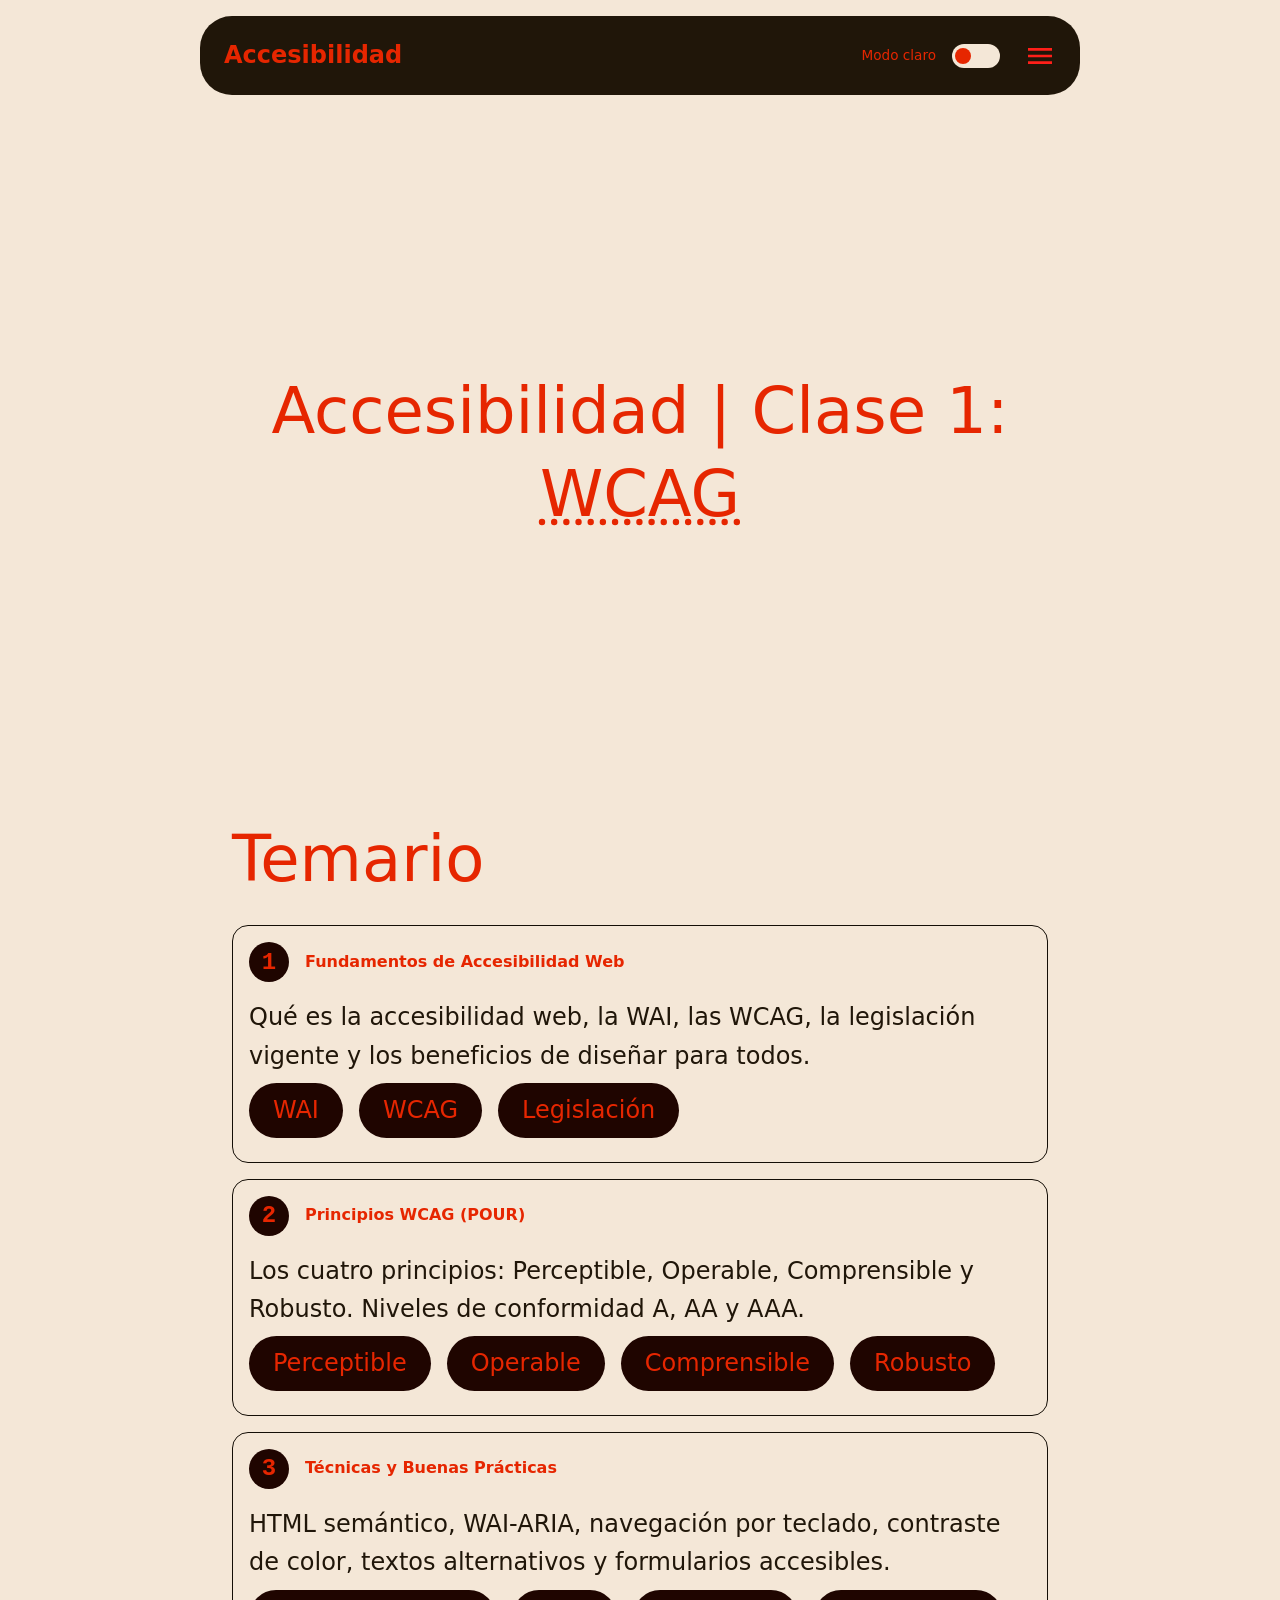
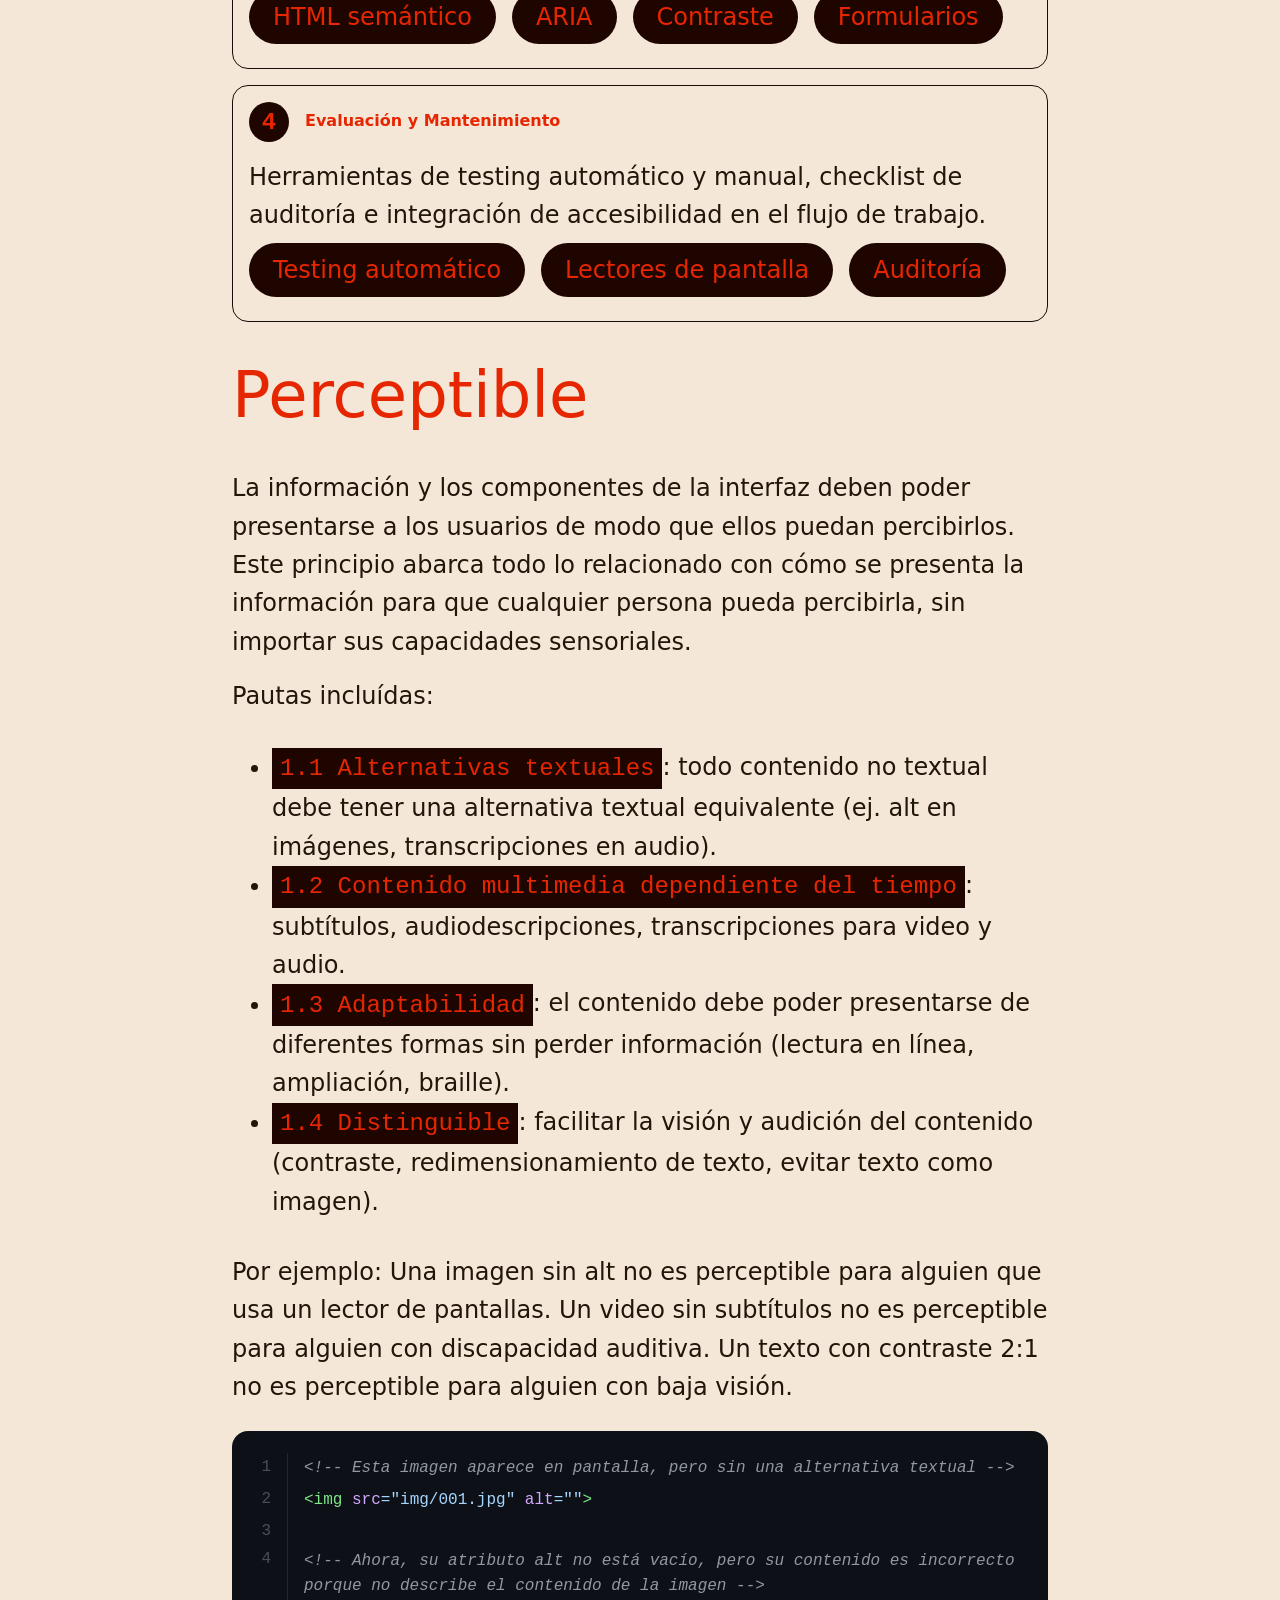
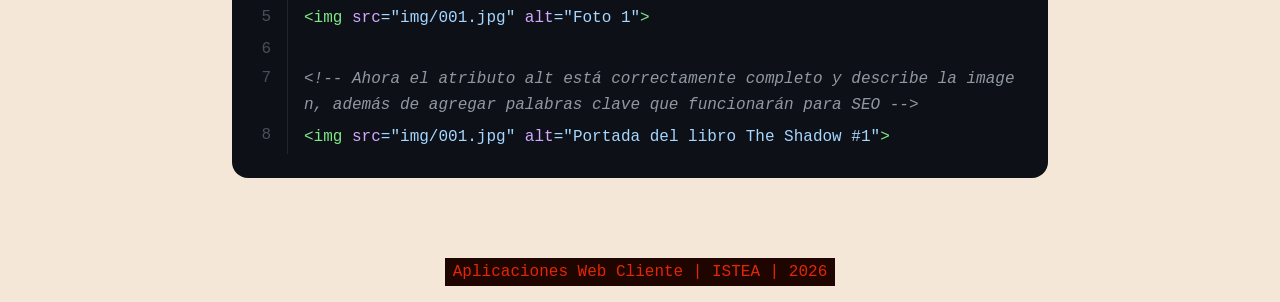
==== clase1.html @ 519195d2 "Accesibilidad v.1.0" ====
<!DOCTYPE html>
<html lang="es">
<head>
  <script>
  try {
    const saved = localStorage.getItem('theme');
    const preferred = window.matchMedia('(prefers-color-scheme: dark)').matches ? 'dark' : 'light';
    document.documentElement.setAttribute('data-theme', saved ?? preferred);
  } catch {}
  </script>
  <meta charset="UTF-8">
	<meta name="viewport" content="width=device-width, initial-scale=1.0">
  <meta name="color-scheme" content="light dark">
	<title>Accesibilidad | Clase 1</title>
  <meta name="description" content="Clase 1 de principios de Accesibilidad y la WAI.">
  <link rel="icon" href="favicon.ico">
  <link rel="apple-touch-icon" sizes="180x180" href="apple-touch-icon.png">
  <link rel="icon" type="image/png" sizes="32x32" href="favicon-32x32.png">
  <link rel="icon" type="image/png" sizes="16x16" href="favicon-16x16.png">
	<link rel="stylesheet" href="css/estilos.css">
  <script src="js/menu.js" defer></script>
</head>
<body>
  <header>
    <h1><a href="index.html">Accesibilidad</a></h1>
    <div class="contenedor-menu">
      <nav class="toggle-wrap">
        <div class="toggle-label" id="mode-label">Modo oscuro</div>
        <button class="toggle-btn" id="theme-toggle" aria-label="Cambiar tema"><span class="sr-only">Cambiar tema</span></button>
      </nav>
      <button class="menu-boton" aria-label="Ingresar al menu principal" aria-controls="primary-navigation" aria-expanded="false"><span class="sr-only">Menu principal</span></button>
    </div>
    <nav id="primary-navigation" data-visible="false" class="primary-navigation">
      <ul id="nav-links"></ul>
    </nav>
  </header>
  <main class="contenido">
    <section>
      <h1>Accesibilidad | Clase 1: <acronym lang="en" title="Web Content Accessibility Guidelines">WCAG</acronym></h1>
    </section>
    <section>
      <h1>Temario</h1>
      <div class="contenedor-cards">
         <article class="card" aria-labelledby="mod1-title">
            <div class="card__header">
              <span class="card__number" aria-hidden="true">1</span>
              <h3 id="mod1-title" class="card__title">Fundamentos de Accesibilidad Web</h3>
            </div>
            <div class="card__body">
              <p>Qué es la accesibilidad web, la WAI, las WCAG, la legislación vigente y los beneficios de diseñar para todos.</p>
            </div>
            <ul class="card__topics" aria-label="Temas del módulo">
              <li class="card__topic">WAI</li>
              <li class="card__topic">WCAG</li>
              <li class="card__topic">Legislación</li>
            </ul>
          </article>

          <article class="card" aria-labelledby="mod2-title">
            <div class="card__header">
              <span class="card__number" aria-hidden="true">2</span>
              <h3 id="mod2-title" class="card__title">Principios WCAG (POUR)</h3>
            </div>
            <div class="card__body">
              <p>Los cuatro principios: Perceptible, Operable, Comprensible y Robusto. Niveles de conformidad A, AA y AAA.</p>
            </div>
            <ul class="card__topics" aria-label="Temas del módulo">
              <li class="card__topic">Perceptible</li>
              <li class="card__topic">Operable</li>
              <li class="card__topic">Comprensible</li>
              <li class="card__topic">Robusto</li>
            </ul>
          </article>

          <article class="card" aria-labelledby="mod3-title">
            <div class="card__header">
              <span class="card__number" aria-hidden="true">3</span>
              <h3 id="mod3-title" class="card__title">Técnicas y Buenas Prácticas</h3>
            </div>
            <div class="card__body">
              <p>HTML semántico, WAI-ARIA, navegación por teclado, contraste de color, textos alternativos y formularios accesibles.</p>
            </div>
            <ul class="card__topics" aria-label="Temas del módulo">
              <li class="card__topic">HTML semántico</li>
              <li class="card__topic">ARIA</li>
              <li class="card__topic">Contraste</li>
              <li class="card__topic">Formularios</li>
            </ul>
          </article>

          <article class="card" aria-labelledby="mod4-title">
            <div class="card__header">
              <span class="card__number" aria-hidden="true">4</span>
              <h3 id="mod4-title" class="card__title">Evaluación y Mantenimiento</h3>
            </div>
            <div class="card__body">
              <p>Herramientas de testing automático y manual, checklist de auditoría e integración de accesibilidad en el flujo de trabajo.</p>
            </div>
            <ul class="card__topics" aria-label="Temas del módulo">
              <li class="card__topic">Testing automático</li>
              <li class="card__topic">Lectores de pantalla</li>
              <li class="card__topic">Auditoría</li>
            </ul>
          </article>
      </div>
    </section>
    <section>
      <h1>Perceptible</h1>
      <p>La información y los componentes de la interfaz deben poder presentarse a los usuarios de modo que ellos puedan percibirlos. Este principio abarca todo lo relacionado con cómo se presenta la información para que cualquier persona pueda percibirla, sin importar sus capacidades sensoriales.</p>
      <p>Pautas incluídas:</p>
      <ul>
        <li><span>1.1 Alternativas textuales</span>: todo contenido no textual debe tener una alternativa textual equivalente (ej. alt en imágenes, transcripciones en audio).</li>
        <li><span>1.2 Contenido multimedia dependiente del tiempo</span>: subtítulos, audiodescripciones, transcripciones para video y audio.</li>
        <li><span>1.3 Adaptabilidad</span>: el contenido debe poder presentarse de diferentes formas sin perder información (lectura en línea, ampliación, braille).</li>
        <li><span>1.4 Distinguible</span>: facilitar la visión y audición del contenido (contraste, redimensionamiento de texto, evitar texto como imagen).</li>
      </ul>
      <p>Por ejemplo: Una imagen sin alt no es perceptible para alguien que usa un lector de pantallas. Un video sin subtítulos no es perceptible para alguien con discapacidad auditiva. Un texto con contraste 2:1 no es perceptible para alguien con baja visión.</p>
      
      <pre class="code-block"><code class="code-content"><div class="line"><span class="line-num">1</span><span class="line-content"><span class="token-comment">&lt;!-- Esta imagen aparece en pantalla, pero sin una alternativa textual --&gt;</span></span></div><div class="line"><span class="line-num">2</span><span class="line-content"><span class="token-tag">&lt;img</span> <span class="token-attr">src</span><span class="token-string">="img/001.jpg"</span> <span class="token-attr">alt</span><span class="token-string">=""</span><span class="token-tag">&gt;</span></span></div><div class="line"><span class="line-num">3</span><span class="line-content">      </span></div><div class="line"><span class="line-num">4</span><span class="line-content"><span class="token-comment">&lt;!-- Ahora, su atributo alt no está vacío, pero su contenido es incorrecto porque no describe el contenido de la imagen --&gt;</span></span></div><div class="line"><span class="line-num">5</span><span class="line-content"><span class="token-tag">&lt;img</span> <span class="token-attr">src</span><span class="token-string">="img/001.jpg"</span> <span class="token-attr">alt</span><span class="token-string">="Foto 1"</span><span class="token-tag">&gt;</span></span></div><div class="line"><span class="line-num">6</span><span class="line-content">      </span></div><div class="line"><span class="line-num">7</span><span class="line-content"><span class="token-comment">&lt;!-- Ahora el atributo alt está correctamente completo y describe la imagen, además de agregar palabras clave que funcionarán para SEO --&gt;</span></span></div><div class="line"><span class="line-num">8</span><span class="line-content"><span class="token-tag">&lt;img</span> <span class="token-attr">src</span><span class="token-string">="img/001.jpg"</span> <span class="token-attr">alt</span><span class="token-string">="Portada del libro The Shadow #1"</span><span class="token-tag">&gt;</span></span></div></code></pre>

    </section>
    
  </main>
  <footer>
    <div class="contenedor-footer">
      <span>Aplicaciones Web Cliente | ISTEA | 2026</span>
    </div>
  </footer>
</body>
</html>
---- css/estilos.css ----
/* Estilos generales para todos los elementos */
*,
::after,
::before {
  box-sizing: border-box;
  font-family: system-ui, -apple-system, BlinkMacSystemFont, 'Segoe UI', Roboto, Oxygen, Ubuntu, Cantarell, 'Open Sans', 'Helvetica Neue', sans-serif;
  transition: background-color 0.3s, color 0.3s, border-color 0.3s;
}

:root {
  --bg-color-200:hsl(34, 55%, 90%);
  --bg-color-200-75: hsl(34, 25%, 11%, 90%);
  --bg-color-400:hsl(34, 55%, 8%);
  --bg-color-500:hsl(34, 55%, 5%);
  --text-color:hsl(34, 55%, 8%);
  --accent-color-200:hsl(10, 100%, 6%);
  --accent-color-400:hsl(10, 100%, 45%);
  --accent-color-500:hsl(10, 100%, 55%);

  --color-success: hsl(140, 50%, 45%);
  --color-success-bg: hsl(140, 30%, 10%);
  --color-success-a: hsl(283, 50%, 45%);
  --color-success-a-bg: hsl(283, 30%, 10%);
  --color-success-aa: hsl(194, 82%, 49%);
  --color-success-aa-bg: hsl(194, 30%, 10%);
  --color-success-aaa: hsl(140, 50%, 45%);
  --color-success-aaa-bg: hsl(140, 30%, 10%);
  --color-warning: hsl(35, 90%, 55%);
  --color-warning-bg: hsl(35, 40%, 10%);
  --color-error: hsl(0, 65%, 55%);
  --color-error-bg: hsl(0, 40%, 10%);

  /* Tamaños */
  --box-width: min(55rem, 100%);
  --texto-base: clamp(1rem, 2vw, 1.5rem);

  /* Iconos */
  --menu: url('../img/menu-lg.svg');

  /* Code */
  --cf-bg: #0d1117;
  --cf-text: #c9d1d9;
  --cf-line-num: #484f58;
  --cf-gutter-border: #21262d;
  --cf-line-hover: rgba(255,255,255,0.03);
  --cf-tag: #7ee787;
  --cf-attr: #d2a8ff;
  --cf-str: #a5d6ff;
  --cf-key: #ff7b72;
  --cf-cmt: #9198a1;
  --cf-num: #79c0ff;
  --cf-fn: #d2a8ff;
  --cf-punc: #c9d1d9;
  --cf-op: #ff7b72;
  --cf-sel: #79c0ff;
  --cf-prop: #79c0ff;
  --cf-atrule: #ff7b72;
  --cf-entity: #79c0ff;
  --cf-pseudo: #7ee787;
  --cf-builtin: #ffa657;
}

[data-theme="dark"]{
  --bg-color-200:hsl(214, 25%, 11%);
  --bg-color-200-75:hsla(214, 25%, 11%, 0.749);
  --bg-color-400:hsl(214, 20%, 16%);
  --bg-color-500:hsl(214, 20%, 25%);
  --text-color:hsl(215, 25%, 85%);
  --accent-color-200:hsl(24, 43%, 7%);
  --accent-color-400:hsl(22, 100%, 62%);
  --accent-color-500:hsl(22, 100%, 78%);

  --menu: url('../img/menu.svg');
}

.sr-only {
  display: block;
  width: 1px;
  height: 1px;
  overflow: hidden;
  position: absolute;
  top: -1000px;
  left: -1000px;
}

body {
  margin: 0;
  display: grid;
  justify-items: center;
  line-height: 1.6;
  background: var(--bg-color-200);
  color: var(--text-color);
}

header {
  width: var(--box-width);
  display: grid;
  grid-template-columns: 1fr 1fr;
  justify-content: space-between;
  align-items: center;
  align-content: center;
  background-color: var(--bg-color-400);
  position: sticky;
  z-index: 998; /* Stacking */
  border-radius: 2rem;
  padding: 0 1.5rem;
  top: 1rem;
}

header h1 {
  font-size: 1rem;
  font-weight: 600;
  margin: 0;
  padding: 1.5rem 0;
  justify-self: start;
}

header ul {
  padding: 0;
  list-style: none;
}

.contenedor-menu {
  display: grid;
  grid-auto-flow: column;
  gap: 1.5rem;
  justify-content: end;
}

.toggle-wrap {
  display: flex;
  align-items: center;
  gap: 1rem;
}

.toggle-label {
  font-size: 0.85rem;
  color: var(--accent-color-400);
}

.toggle-btn {
  position: relative;
  width: 3rem;
  height: 1.5rem;
  border-radius: 999px;
  background: var(--bg-color-200);
  border: none;
  cursor: pointer;
  outline: none;
}

/* Thumb del toggle */
.toggle-btn::after {
  content: '';
  position: absolute;
  top: 4px;
  left: 3px;
  width: 1rem;
  aspect-ratio: 1;
  border-radius: 50%;
  background: var(--accent-color-400);
  transition: transform 0.3s cubic-bezier(.4, 0, .2, 1);
}

/* Mueve el thumb cuando está en dark */
[data-theme="dark"] .toggle-btn::after {
  transform: translateX(22px);
}

.primary-navigation {
  display: grid;
  align-content: start;
  align-items: start;
  min-width: 35vw;
  position: fixed;
  top: 0;
  right: 0;
  bottom: 0;
  z-index: 999; /* Stacking */
  background-color: var(--bg-color-200-75);
  transform: translateX(+100%) translateY(0%);
  transition: transform 350ms ease-out;
  overflow-y: scroll;
}

.primary-navigation[data-visible="true"] {
  transform: translateX(0%) translateY(0%);
  transition: transform 350ms ease-out;
}

@supports (backdrop-filter: blur(1em)) {
  .primary-navigation {
    backdrop-filter: blur(2em);
  }
}

/* Compatibilidad iOS 9*/
@supports (-webkit-backdrop-filter: blur(1em)) {
  .primary-navigation {
    backdrop-filter: blur(2em);
    -webkit-backdrop-filter: blur(2em);
  }
}

.primary-navigation ul {
  display: flex;
  flex-direction: column;
  align-items: center;
  justify-content: center;
  gap: 1rem;
  height: 100%;
}

.menu-boton {
  padding: 0;
  justify-self: end;
  width: 2rem;
  aspect-ratio: 1/1;
  background: none;
  border: none;
  background-image: var(--menu);
  background-position: center;
  background-size: cover;
  background-repeat: no-repeat;
}

.menu-boton:hover {
  background: none;
  border: none;
  background-image: var(--menu);
  background-position: center;
  background-size: cover;
  background-repeat: no-repeat;
}

main {
  padding: 2rem;
  width: var(--box-width);
  display: grid;
}

section:first-of-type {
  min-height: 75vh;
}

section {
  min-height: 95vh;
  display: grid;
  justify-content: stretch;
  justify-items: left;
  align-content: center;
  align-items: center;
}

section:first-of-type > h1 {
  text-align: center;
  justify-self: stretch;
}

img {
  width: 100%;
  margin: 2rem 0;
}

h1,
h2,
h3,
strong {
  color: var(--accent-color-400);
  line-height: 1.3;
  margin: 0;
}

h1 {
  font-size: clamp(1.5rem, 5vw, 4rem);
  font-weight: 400;
  margin: 2rem 0 1.5rem;
}

h2 {
  font-size: clamp(1rem, 2.5vw, 2rem);
  margin: 1.5rem 0 0.5rem;
}

h3 {
  font-size: clamp(1rem, 2vw, 1.5rem);
  margin: 0.5rem 0;
}

code {
  margin: 0 0 1.5rem;
}

p {
  margin: 0.5rem 0;
}

p,
a,
ul {
  font-size: var(--texto-base);
}

span {
  display: inline-block;
  background-color: var(--accent-color-200);
  color: var(--accent-color-400);
  padding: 0.15rem 0.5rem 0.05rem;
  font-family: 'Courier New', Courier, monospace;
}

/* Estilos para los vínculos */
a:link,
a:visited {
  text-decoration: none;
  color: var(--accent-color-400);
}

a:hover,
a:active {
  color: var(--accent-color-500);
}

a.btn-fill:link,
a.btn-fill:visited {
  display: inline-block;
  background-color: var(--accent-color-200);
  color: var(--accent-color-400);
  padding: 0.5rem 1rem;
  border-radius: 0.5rem;
}

a.btn-fill:hover,
a.btn-fill:active {
  background-color: var(--accent-color-400);
  color: var(--accent-color-200);
}

button {
  border: 0.25rem solid var(--accent-color-200);
  font-size: var(--texto-base);
  background-color: var(--accent-color-200);
  color: var(--accent-color-400);
  padding: 0.5rem 1rem;
  border-radius: 0.5rem;
  cursor: pointer;
}

/* Cards / Notes*/

.contenedor-cards {
  display: grid;
  gap: 1rem;
}

.card {
  display: flex;
  flex-direction: column;
  background-color: var(--bg-color-300);
  border: 1px solid var(--bg-color-500);
  border-radius: 1rem;
  padding: 1rem;
  transition: transform 0.2s;
}

.card:hover {
  transform: translateY(-2px);
}

.card__header {
  display: flex;
  align-items: center;
  gap: 1rem;
  margin-bottom: 0.5rem;
}

.card__number {
  display: inline-flex;
  align-items: center;
  justify-content: center;
  width: 2.5rem;
  height: 2.5rem;
  border-radius: 100%;
  background-color: var(--accent-color-200);
  color: var(--accent-color-400);
  font-size: var(--texto-base);
  font-weight: 600;
  flex-shrink: 0;
}

.card__title {
  font-size: var(--text-lg);
  font-weight: 600;
  margin: 0;
  color: var(--accent-color-400);
}

.card__body {
  flex: 1;
  font-size: var(--texto-base);
  color: var(--text-color);
  margin-bottom: var(--space-4);
}

.card__topics {
  list-style: none;
  padding: 0;
  margin: 0 0 0.5rem;
  display: flex;
  flex-wrap: wrap;
  gap: 1rem;
}

.card__topic {
  display: inline-block;
  font-size: var(--text-xs);
  background-color: var(--accent-color-200);
  color: var(--accent-color-400);
  padding: 0.5rem 1.5rem;
  border-radius: 2rem;
  font-weight: 500;
}

.card__link {
  display: inline-flex;
  align-items: center;
  gap: var(--space-2);
  font-weight: var(--weight-semibold);
  font-size: var(--text-sm);
  color: var(--text-color);
  text-decoration: none;
  margin-top: auto;
}

.card__link::after {
  content: "→";
  transition: transform 0.15s;
}

.card__link:hover::after {
  transform: translateX(3px);
}

.card--completed .card__number {
  background-color: var(--color-success);
  color: var(--color-white);
}

.card--active .card__number {
  background-color: var(--color-accent);
}

.note {
  padding: 2rem 2.5rem;
  border-radius: 1rem;
  border-left: 4px solid var(--accent-color-400);
  background-color: var(--accent-color-200);
  margin-bottom: 0.5rem;
}

.note--tip {
  border-left-color: var(--color-success);
  background-color: var(--color-success-bg);
}

.note--tip-A {
  border-left-color: var(--color-success-a);
  color: var(--color-success-a);
  background-color: var(--color-success-a-bg);
}

.note--tip-AA {
  border-left-color: var(--color-success-aa);
  color: var(--color-success-aa);
  background-color: var(--color-success-aa-bg);
}

.note--tip-AAA {
  border-left-color: var(--color-success-aaa);
  color: var(--color-success-aaa);
  background-color: var(--color-success-aaa-bg);
}

.note--warning {
  border-left-color: var(--color-warning);
  background-color: var(--color-warning-bg);
}

.note--error {
  border-left-color: var(--color-error);
  background-color: var(--color-error-bg);
}

.note__title {
  font-size: var(--text-sm);
  font-weight: var(--weight-bold);
  text-transform: uppercase;
  letter-spacing: 0.05em;
  margin-bottom: var(--space-2);
}

.note__title::before {
  content: "💡 ";
}

.note--tip .note__title::before {
  content: "✨ ";
}

.note--warning .note__title::before {
  content: "⚠️ ";
}

.note--error .note__title::before {
  content: "❌ ";
}

.note p:last-child {
  margin-bottom: 0;
}



/* Footer */
footer {
  background-color: var(--bg-color-200);
  padding: 2rem 0 1rem;
}

/* Ejemplo clase 2 */

#imagenes img {
  border-radius: 2rem;
  box-shadow: none;
  border: 0.15rem solid var(--text-color);

  width: 22rem;
  filter: grayscale(100%);
}

#imagenes img:hover {
  border: 0.15rem solid var(--accent-color-400);
  box-shadow: 0 1rem 2rem 0.5rem var(--bg-color-200);
  filter: grayscale(0%);
  cursor: pointer;
}

/* code */
.code-block span {
  background: none;
  margin: 0;
  padding: 0.1rem 0;
}

.code-block {
  background-color: var(--cf-bg);
  color: var(--cf-text);
  font-family: 'JetBrains Mono', 'Fira Code', 'Cascadia Code', 'Consolas', monospace;
  font-size: 1rem;
  line-height: 1.6;
  overflow: auto;
  padding: 1.4rem 1rem 0;
  width: 100%;
  border-radius: 1rem;
}

.code-block .code-content {
  display: block;
}

.code-block .line {
  display: flex;
  align-items: stretch;
  min-height: 1.6em;
}

.code-block .line:hover {
  background-color: var(--cf-line-hover);
}

.code-block .line-num {
  user-select: none;
  text-align: right;
  color: var(--cf-line-num);
  min-width: 40px;
  padding-right: 16px;
  border-right: 1px solid var(--cf-gutter-border);
  margin-right: 16px;
  font-variant-numeric: tabular-nums;
}

.code-block .line-content {
  flex: 1;
  white-space: pre-wrap;
  word-break: break-all;
}

.token-comment    { color: var(--cf-cmt); font-style: italic; }
.token-tag        { color: var(--cf-tag); }
.token-attr       { color: var(--cf-attr); }
.token-string     { color: var(--cf-str); }
.token-keyword    { color: var(--cf-key); }
.token-number     { color: var(--cf-num); }
.token-function   { color: var(--cf-fn); }
.token-punctuation { color: var(--cf-punc); }
.token-operator   { color: var(--cf-op); }
.token-selector   { color: var(--cf-sel); }
.token-property   { color: var(--cf-prop); }
.token-atrule     { color: var(--cf-atrule); }
.token-entity     { color: var(--cf-entity); }
.token-pseudo     { color: var(--cf-pseudo); }
.token-builtin    { color: var(--cf-builtin); }
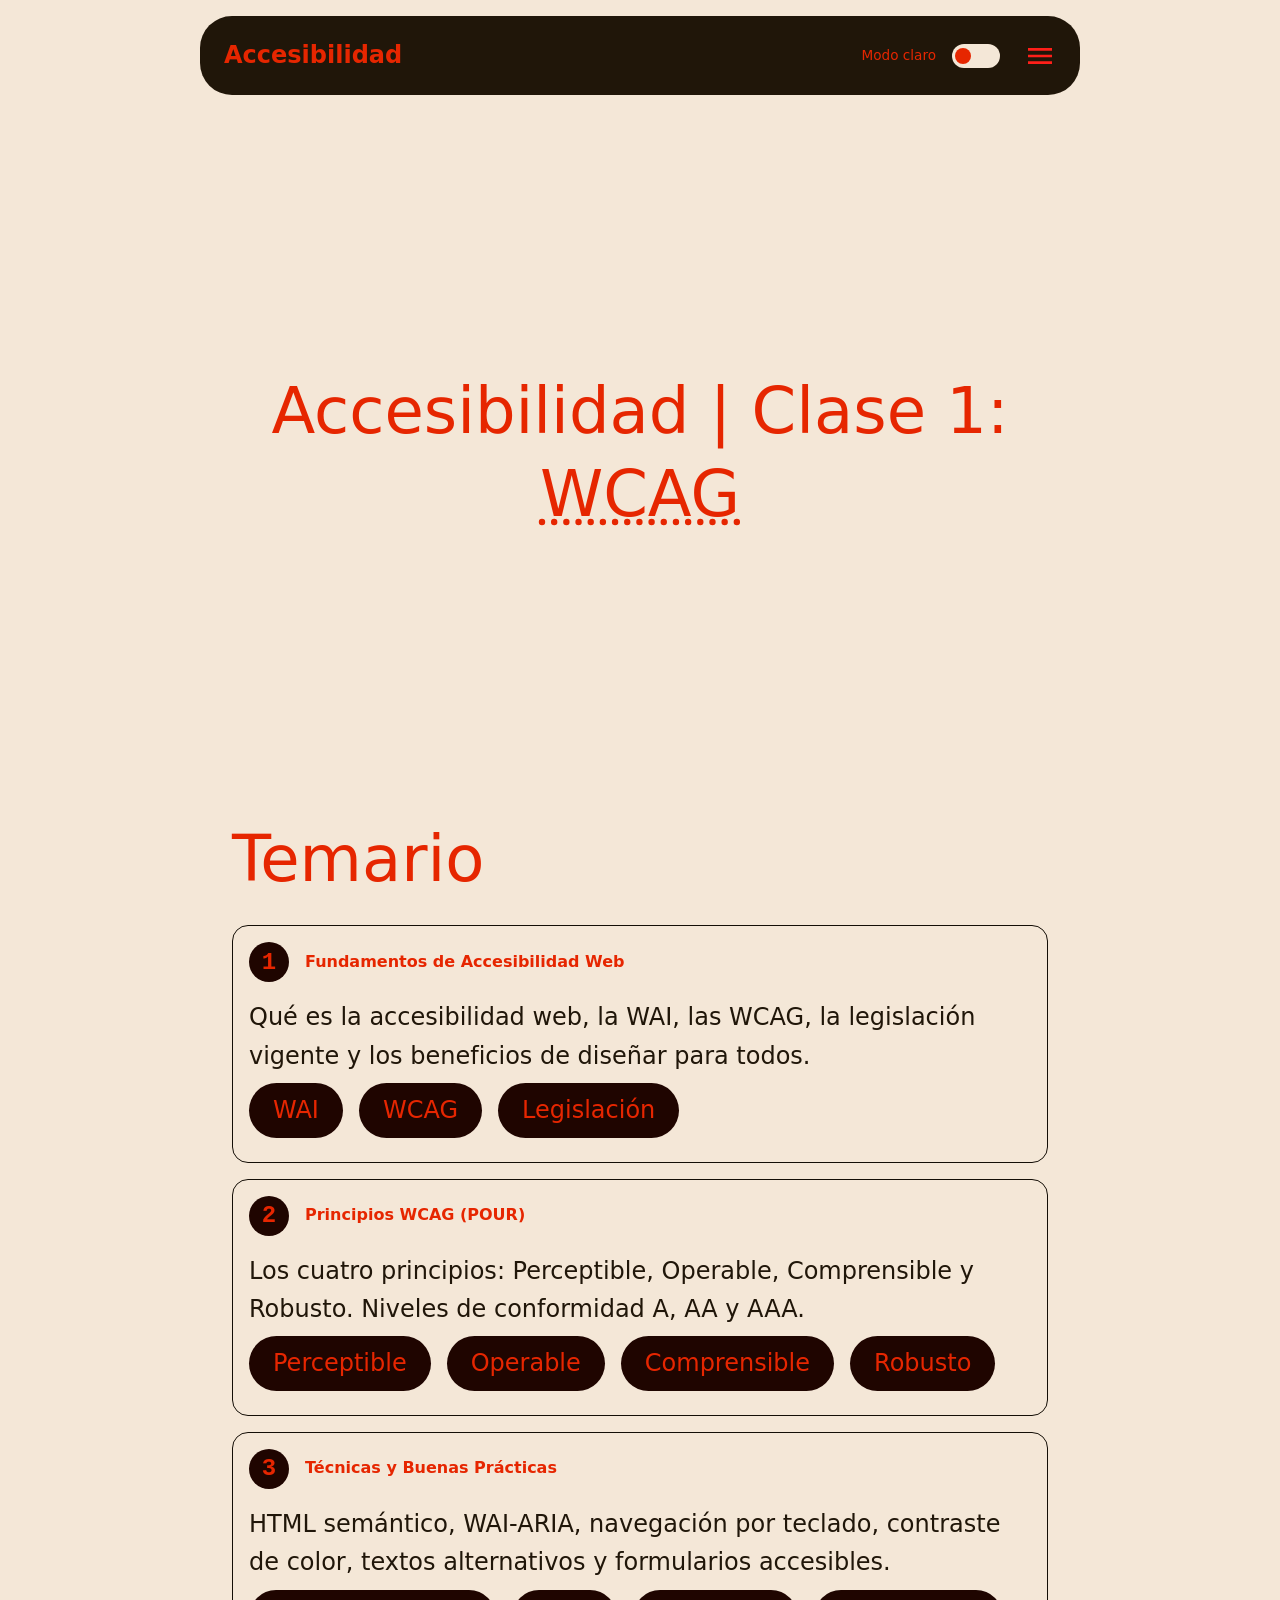
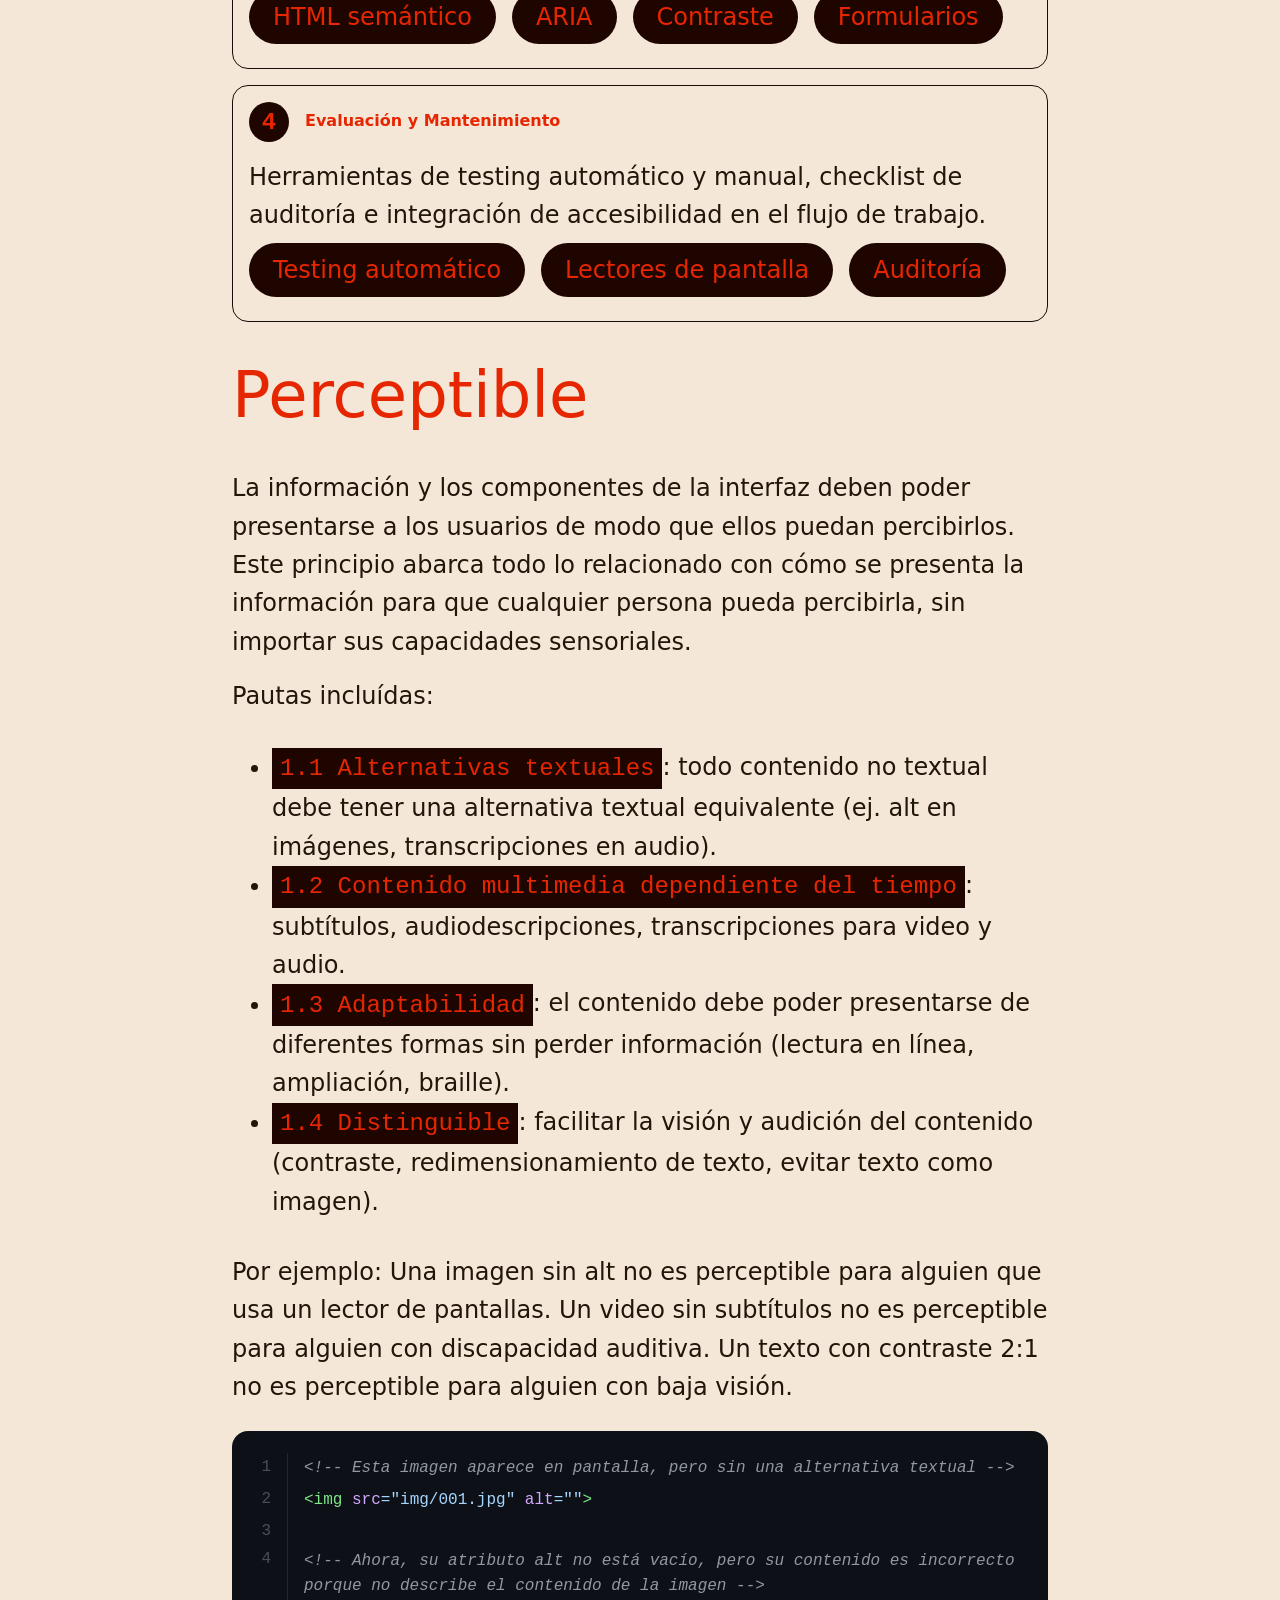
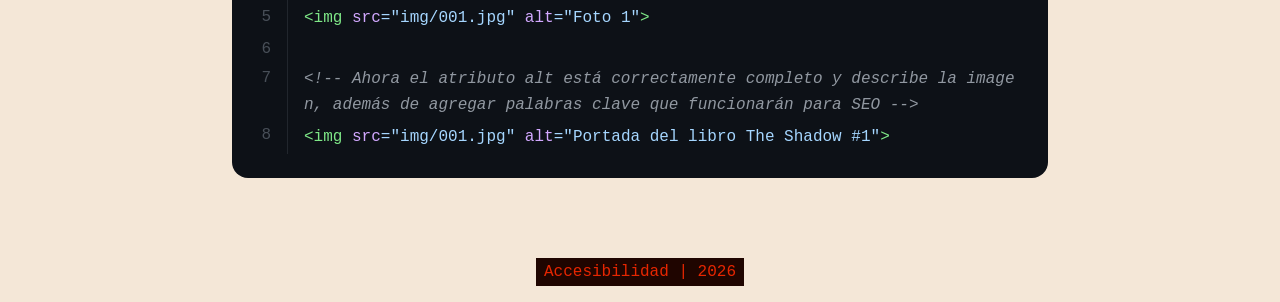
==== commit 103479ae: "Módulo 2" ====
--- a/clase1.html
+++ b/clase1.html
@@ -12,7 +12,7 @@
 	<meta name="viewport" content="width=device-width, initial-scale=1.0">
   <meta name="color-scheme" content="light dark">
 	<title>Accesibilidad | Clase 1</title>
-  <meta name="description" content="Clase 1 de principios de Accesibilidad y la WAI.">
+  <meta name="description" content="Clase 1: principios de Accesibilidad y la WAI.">
   <link rel="icon" href="favicon.ico">
   <link rel="apple-touch-icon" sizes="180x180" href="apple-touch-icon.png">
   <link rel="icon" type="image/png" sizes="32x32" href="favicon-32x32.png">
@@ -117,13 +117,12 @@
       <p>Por ejemplo: Una imagen sin alt no es perceptible para alguien que usa un lector de pantallas. Un video sin subtítulos no es perceptible para alguien con discapacidad auditiva. Un texto con contraste 2:1 no es perceptible para alguien con baja visión.</p>
       
       <pre class="code-block"><code class="code-content"><div class="line"><span class="line-num">1</span><span class="line-content"><span class="token-comment">&lt;!-- Esta imagen aparece en pantalla, pero sin una alternativa textual --&gt;</span></span></div><div class="line"><span class="line-num">2</span><span class="line-content"><span class="token-tag">&lt;img</span> <span class="token-attr">src</span><span class="token-string">="img/001.jpg"</span> <span class="token-attr">alt</span><span class="token-string">=""</span><span class="token-tag">&gt;</span></span></div><div class="line"><span class="line-num">3</span><span class="line-content">      </span></div><div class="line"><span class="line-num">4</span><span class="line-content"><span class="token-comment">&lt;!-- Ahora, su atributo alt no está vacío, pero su contenido es incorrecto porque no describe el contenido de la imagen --&gt;</span></span></div><div class="line"><span class="line-num">5</span><span class="line-content"><span class="token-tag">&lt;img</span> <span class="token-attr">src</span><span class="token-string">="img/001.jpg"</span> <span class="token-attr">alt</span><span class="token-string">="Foto 1"</span><span class="token-tag">&gt;</span></span></div><div class="line"><span class="line-num">6</span><span class="line-content">      </span></div><div class="line"><span class="line-num">7</span><span class="line-content"><span class="token-comment">&lt;!-- Ahora el atributo alt está correctamente completo y describe la imagen, además de agregar palabras clave que funcionarán para SEO --&gt;</span></span></div><div class="line"><span class="line-num">8</span><span class="line-content"><span class="token-tag">&lt;img</span> <span class="token-attr">src</span><span class="token-string">="img/001.jpg"</span> <span class="token-attr">alt</span><span class="token-string">="Portada del libro The Shadow #1"</span><span class="token-tag">&gt;</span></span></div></code></pre>
-
     </section>
     
   </main>
   <footer>
     <div class="contenedor-footer">
-      <span>Aplicaciones Web Cliente | ISTEA | 2026</span>
+      <span>Accesibilidad | 2026</span>
     </div>
   </footer>
 </body>
--- a/css/estilos.css
+++ b/css/estilos.css
@@ -451,6 +451,7 @@
 }
 
 .note {
+  color: var(--accent-color-400);
   padding: 2rem 2.5rem;
   border-radius: 1rem;
   border-left: 4px solid var(--accent-color-400);
